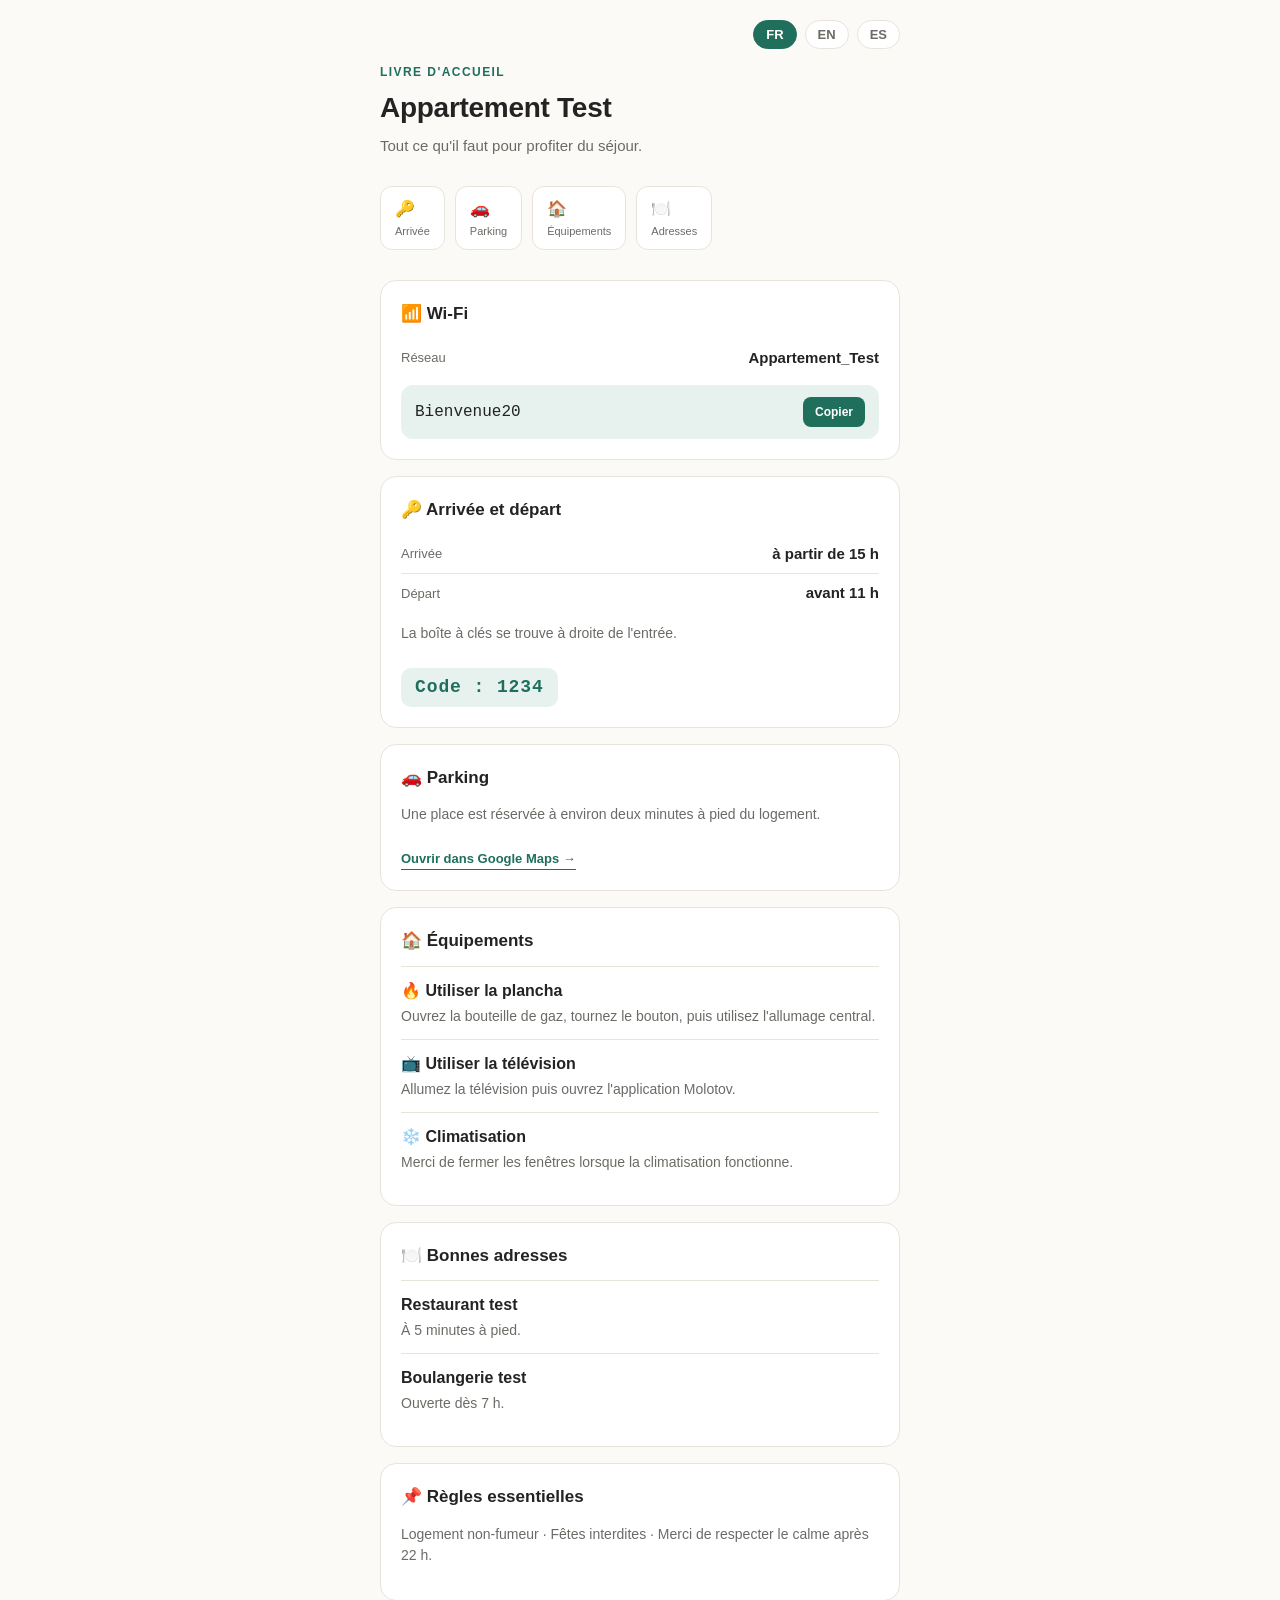
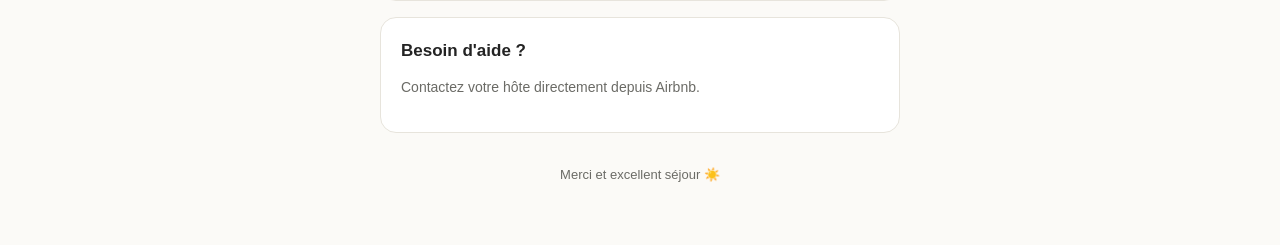
==== index.html @ 88a58dd9 "Add files via upload" ====
<!DOCTYPE html>
<html lang="fr">
<head>
<meta charset="UTF-8">
<meta name="viewport" content="width=device-width, initial-scale=1.0">
<meta name="theme-color" content="#fbfaf7">
<title>Livre d'accueil</title>
<style>
  :root{
    --bg:#fbfaf7; --card:#ffffff; --ink:#232323; --muted:#6b6b66;
    --accent:#1f6f5c; --accent-soft:#e7f2ef; --line:#e7e4dc; --radius:16px;
  }
  *{box-sizing:border-box;}
  body{
    margin:0;background:var(--bg);color:var(--ink);
    font-family:-apple-system,BlinkMacSystemFont,"Segoe UI",Roboto,Helvetica,Arial,sans-serif;
    line-height:1.5;-webkit-font-smoothing:antialiased;
  }
  .wrap{max-width:560px;margin:0 auto;padding:20px 20px 60px;}

  .langbar{display:flex;gap:8px;justify-content:flex-end;margin-bottom:14px;}
  .langbar button{
    border:1px solid var(--line);background:var(--card);color:var(--muted);
    padding:6px 12px;border-radius:20px;font-size:13px;font-weight:600;cursor:pointer;
  }
  .langbar button.active{background:var(--accent);border-color:var(--accent);color:#fff;}

  .hero{margin-bottom:28px;}
  .hero-photo{width:100%;height:200px;object-fit:cover;border-radius:var(--radius);margin-bottom:16px;display:block;background:var(--line);}
  .eyebrow{text-transform:uppercase;letter-spacing:.12em;font-size:12px;color:var(--accent);font-weight:700;margin:0 0 6px;}
  h1{font-size:28px;margin:0 0 6px;letter-spacing:-.01em;}
  .sub{color:var(--muted);margin:0;font-size:15px;}

  nav.jump{display:flex;gap:10px;overflow-x:auto;margin:22px 0 26px;padding-bottom:4px;-webkit-overflow-scrolling:touch;}
  nav.jump a{
    flex:0 0 auto;display:flex;flex-direction:column;gap:2px;text-decoration:none;color:var(--ink);
    background:var(--card);border:1px solid var(--line);border-radius:12px;padding:10px 14px;font-size:13px;
  }
  nav.jump a b{font-size:16px;}
  nav.jump a span{color:var(--muted);font-size:11px;}

  section{background:var(--card);border:1px solid var(--line);border-radius:var(--radius);padding:20px;margin-bottom:16px;scroll-margin-top:16px;}
  section h2{margin:0 0 12px;font-size:17px;display:flex;align-items:center;gap:8px;}
  .kv{display:flex;justify-content:space-between;align-items:center;padding:8px 0;border-top:1px solid var(--line);}
  .kv:first-of-type{border-top:none;}
  .kv .label{color:var(--muted);font-size:13px;}
  .kv .value{font-weight:600;font-size:15px;}

  .wifi-row{display:flex;justify-content:space-between;align-items:center;background:var(--accent-soft);border-radius:12px;padding:12px 14px;margin-top:8px;}
  .wifi-row .value{font-family:ui-monospace,SFMono-Regular,Menlo,monospace;font-size:16px;}
  button.copy{border:none;background:var(--accent);color:#fff;padding:8px 12px;border-radius:8px;font-size:12px;font-weight:600;cursor:pointer;}

  .code-badge{display:inline-block;margin-top:10px;background:var(--accent-soft);color:var(--accent);font-weight:700;font-family:ui-monospace,monospace;font-size:18px;padding:6px 14px;border-radius:10px;letter-spacing:.05em;}

  .item{padding:12px 0;border-top:1px solid var(--line);}
  .item:first-child{border-top:none;padding-top:0;}
  .item-photo{width:100%;height:140px;object-fit:cover;border-radius:10px;margin-bottom:8px;display:block;background:var(--line);}
  .item .title{font-weight:600;margin-bottom:3px;display:flex;gap:8px;align-items:center;}
  .item .text{color:var(--muted);font-size:14px;}

  a.mapslink{display:inline-block;margin-top:10px;font-size:13px;font-weight:600;color:var(--accent);text-decoration:none;border-bottom:1px solid var(--accent);}
  .rules{font-size:14px;color:var(--muted);}
  footer{text-align:center;margin-top:32px;color:var(--muted);font-size:13px;}
  .loading, .error{padding:40px 20px;text-align:center;color:var(--muted);}
</style>
</head>
<body>
<div class="wrap" id="app"><div class="loading">Loading… / Chargement… / Cargando…</div></div>

<script>
const UI = {
  fr: { eyebrow:"Livre d'accueil", tagline:"Tout ce qu'il faut pour profiter du séjour.",
        navArrivee:'Arrivée', navParking:'Parking', navEquip:'Équipements', navAdresses:'Adresses',
        wifiTitle:'📶 Wi-Fi', reseau:'Réseau', copier:'Copier', copie:'Copié ✓',
        arriveeTitle:'🔑 Arrivée et départ', arriveeLabel:'Arrivée', departLabel:'Départ', codeLabel:'Code',
        parkingTitle:'🚗 Parking', mapsLink:'Ouvrir dans Google Maps →',
        equipTitle:'🏠 Équipements', adressesTitle:'🍽️ Bonnes adresses',
        reglementTitle:'📌 Règles essentielles', aideTitle:"Besoin d'aide ?",
        aucuneInfo:'Aucune information pour le moment.', footer:'Merci et excellent séjour ☀️',
        introuvable:'Livret introuvable pour' },
  en: { eyebrow:'Welcome book', tagline:'Everything you need for your stay.',
        navArrivee:'Check-in', navParking:'Parking', navEquip:'Appliances', navAdresses:'Nearby',
        wifiTitle:'📶 Wi-Fi', reseau:'Network', copier:'Copy', copie:'Copied ✓',
        arriveeTitle:'🔑 Check-in and check-out', arriveeLabel:'Check-in', departLabel:'Check-out', codeLabel:'Code',
        parkingTitle:'🚗 Parking', mapsLink:'Open in Google Maps →',
        equipTitle:'🏠 Appliances', adressesTitle:'🍽️ Good addresses',
        reglementTitle:'📌 House rules', aideTitle:'Need help?',
        aucuneInfo:'No information yet.', footer:'Thank you and enjoy your stay ☀️',
        introuvable:'Welcome book not found for' },
  es: { eyebrow:'Libro de bienvenida', tagline:'Todo lo que necesitas para disfrutar de tu estancia.',
        navArrivee:'Llegada', navParking:'Aparcamiento', navEquip:'Electrodomésticos', navAdresses:'Cerca',
        wifiTitle:'📶 Wi-Fi', reseau:'Red', copier:'Copiar', copie:'Copiado ✓',
        arriveeTitle:'🔑 Llegada y salida', arriveeLabel:'Llegada', departLabel:'Salida', codeLabel:'Código',
        parkingTitle:'🚗 Aparcamiento', mapsLink:'Abrir en Google Maps →',
        equipTitle:'🏠 Electrodomésticos', adressesTitle:'🍽️ Buenas direcciones',
        reglementTitle:'📌 Normas de la casa', aideTitle:'¿Necesitas ayuda?',
        aucuneInfo:'Sin información por el momento.', footer:'Gracias y feliz estancia ☀️',
        introuvable:'Libro de bienvenida no encontrado para' }
};

// t(field, lang) : accepte un objet {fr,en,es} OU une simple chaîne (ancien format)
function t(field, lang){
  if(field == null) return '';
  if(typeof field === 'string') return field;
  return field[lang] || field.fr || field.en || field.es || '';
}

let DATA = null, ID = 'appartement-test', LANG = 'fr';

async function init(){
  const params = new URLSearchParams(location.search);
  ID = params.get('id') || 'appartement-test';
  const app = document.getElementById('app');
  try{
    const res = await fetch(`data/${ID}.json`, {cache:'no-store'});
    if(!res.ok) throw new Error('not found');
    DATA = await res.json();
  }catch(e){
    app.innerHTML = `<div class="error">${UI.fr.introuvable} « ${ID} ».</div>`;
    return;
  }
  render();
}

function render(){
  const app = document.getElementById('app');
  const L = UI[LANG];
  const d = DATA;

  const equipements = (d.equipements||[]).map(eq => `
    <div class="item">
      ${eq.photo ? `<img class="item-photo" src="images/${eq.photo}" alt="">` : ''}
      <div class="title">${eq.icone||''} ${t(eq.titre, LANG)}</div>
      <div class="text">${t(eq.texte, LANG)}</div>
    </div>`).join('');

  const adresses = (d.adresses||[]).map(a => `
    <div class="item">
      <div class="title">${a.nom||''}</div>
      <div class="text">${t(a.info, LANG)}</div>
    </div>`).join('');

  app.innerHTML = `
    <div class="langbar">
      <button data-lang="fr" class="${LANG==='fr'?'active':''}">FR</button>
      <button data-lang="en" class="${LANG==='en'?'active':''}">EN</button>
      <button data-lang="es" class="${LANG==='es'?'active':''}">ES</button>
    </div>

    <div class="hero">
      ${d.photoPrincipale ? `<img class="hero-photo" src="images/${d.photoPrincipale}" alt="">` : ''}
      <p class="eyebrow">${L.eyebrow}</p>
      <h1>${t(d.nom, LANG) || ''}</h1>
      <p class="sub">${L.tagline}</p>
    </div>

    <nav class="jump">
      <a href="#arrivee"><b>🔑</b><span>${L.navArrivee}</span></a>
      <a href="#parking"><b>🚗</b><span>${L.navParking}</span></a>
      <a href="#equipements"><b>🏠</b><span>${L.navEquip}</span></a>
      <a href="#adresses"><b>🍽️</b><span>${L.navAdresses}</span></a>
    </nav>

    <section id="wifi">
      <h2>${L.wifiTitle}</h2>
      <div class="kv"><span class="label">${L.reseau}</span><span class="value">${d.wifi?.reseau||''}</span></div>
      <div class="wifi-row">
        <span class="value" id="wifi-pass">${d.wifi?.motDePasse||''}</span>
        <button class="copy" id="copy-btn">${L.copier}</button>
      </div>
    </section>

    <section id="arrivee">
      <h2>${L.arriveeTitle}</h2>
      <div class="kv"><span class="label">${L.arriveeLabel}</span><span class="value">${t(d.arrivee?.horaireArrivee, LANG)}</span></div>
      <div class="kv"><span class="label">${L.departLabel}</span><span class="value">${t(d.arrivee?.horaireDepart, LANG)}</span></div>
      <p class="rules" style="margin-top:10px">${t(d.arrivee?.instructions, LANG)}</p>
      ${d.arrivee?.codeBoite ? `<div class="code-badge">${L.codeLabel} : ${d.arrivee.codeBoite}</div>` : ''}
    </section>

    <section id="parking">
      <h2>${L.parkingTitle}</h2>
      <p class="rules">${t(d.parking?.description, LANG)}</p>
      ${d.parking?.lienMaps ? `<a class="mapslink" href="${d.parking.lienMaps}" target="_blank" rel="noopener">${L.mapsLink}</a>` : ''}
    </section>

    <section id="equipements">
      <h2>${L.equipTitle}</h2>
      ${equipements || `<p class="rules">${L.aucuneInfo}</p>`}
    </section>

    <section id="adresses">
      <h2>${L.adressesTitle}</h2>
      ${adresses || `<p class="rules">${L.aucuneInfo}</p>`}
    </section>

    <section>
      <h2>${L.reglementTitle}</h2>
      <p class="rules">${t(d.reglement, LANG)}</p>
    </section>

    <section>
      <h2>${L.aideTitle}</h2>
      <p class="rules">${t(d.contactHote, LANG)}</p>
    </section>

    <footer>${L.footer}</footer>
  `;

  document.querySelectorAll('.langbar button').forEach(btn => {
    btn.addEventListener('click', () => { LANG = btn.dataset.lang; render(); });
  });

  document.getElementById('copy-btn')?.addEventListener('click', () => {
    const pass = d.wifi?.motDePasse || '';
    navigator.clipboard.writeText(pass).then(() => {
      const btn = document.getElementById('copy-btn');
      const original = btn.textContent;
      btn.textContent = L.copie;
      setTimeout(() => btn.textContent = original, 1500);
    });
  });
}

init();
</script>
</body>
</html>
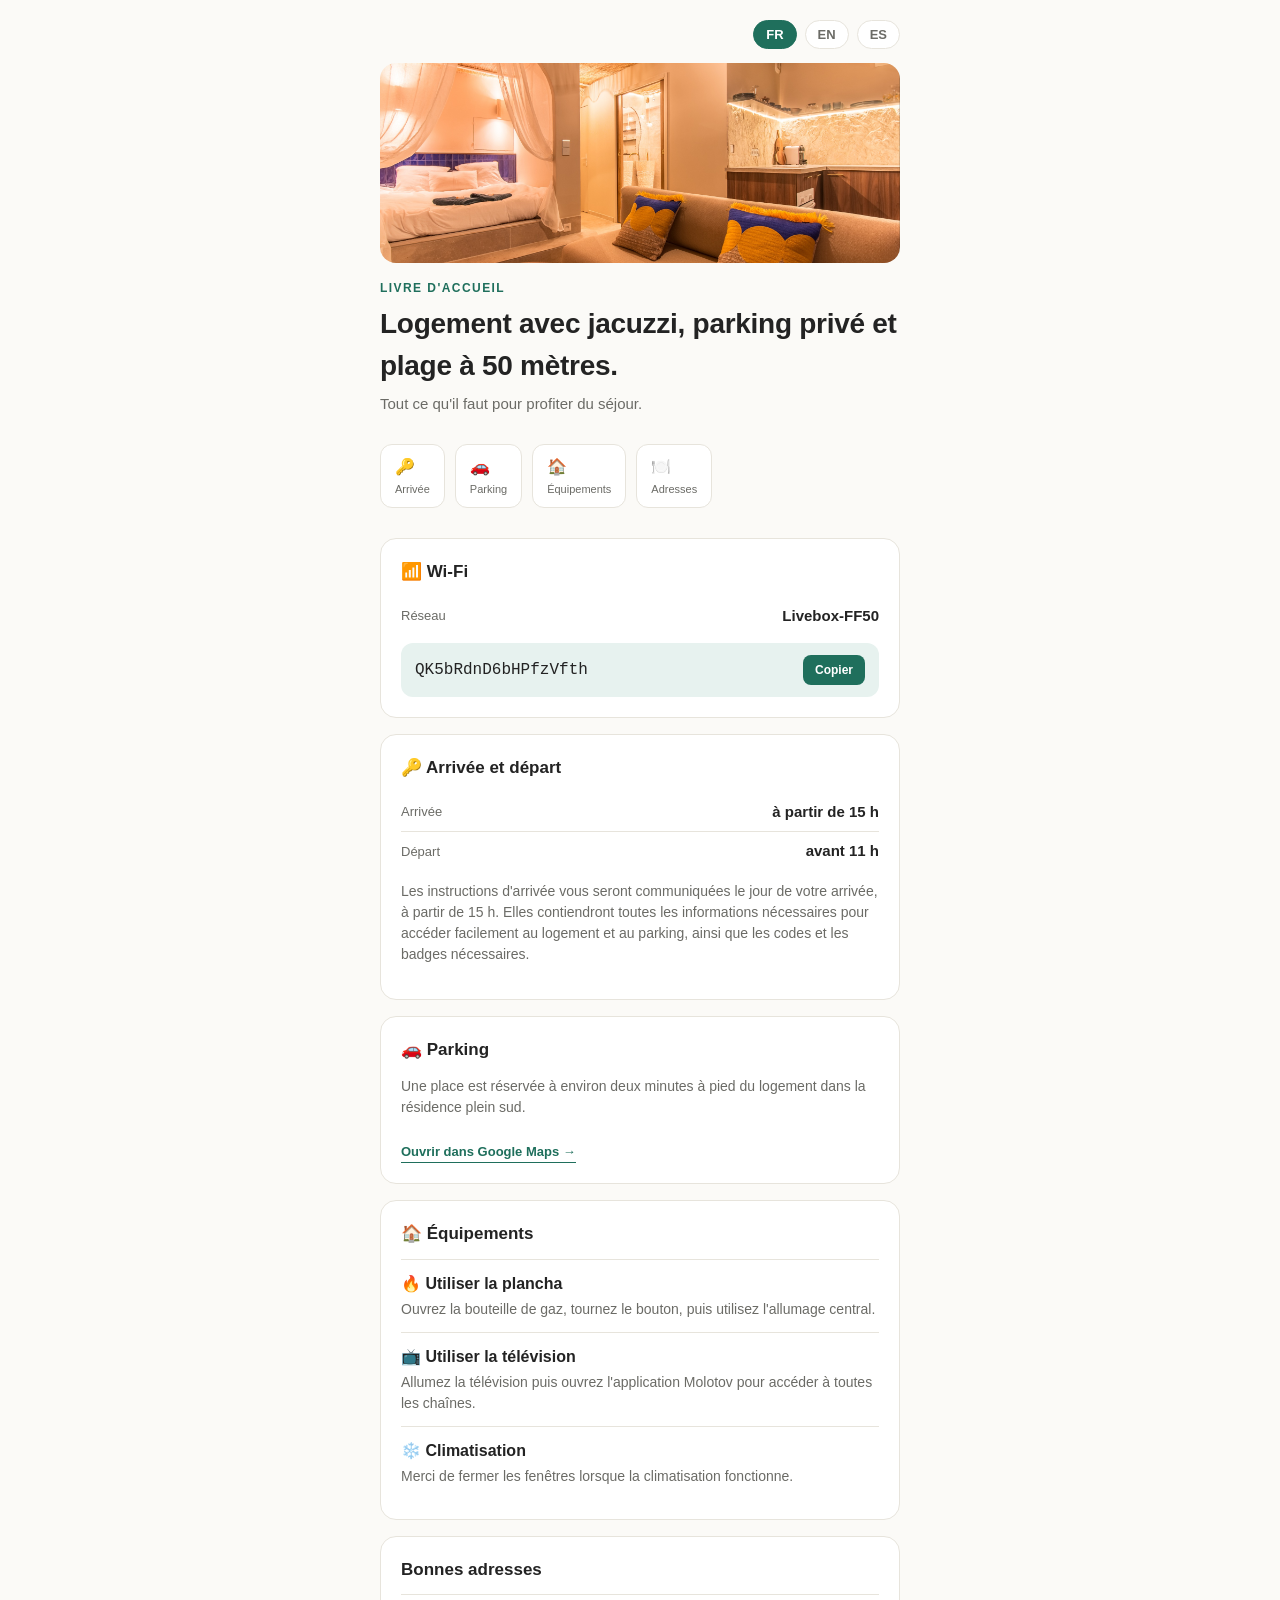
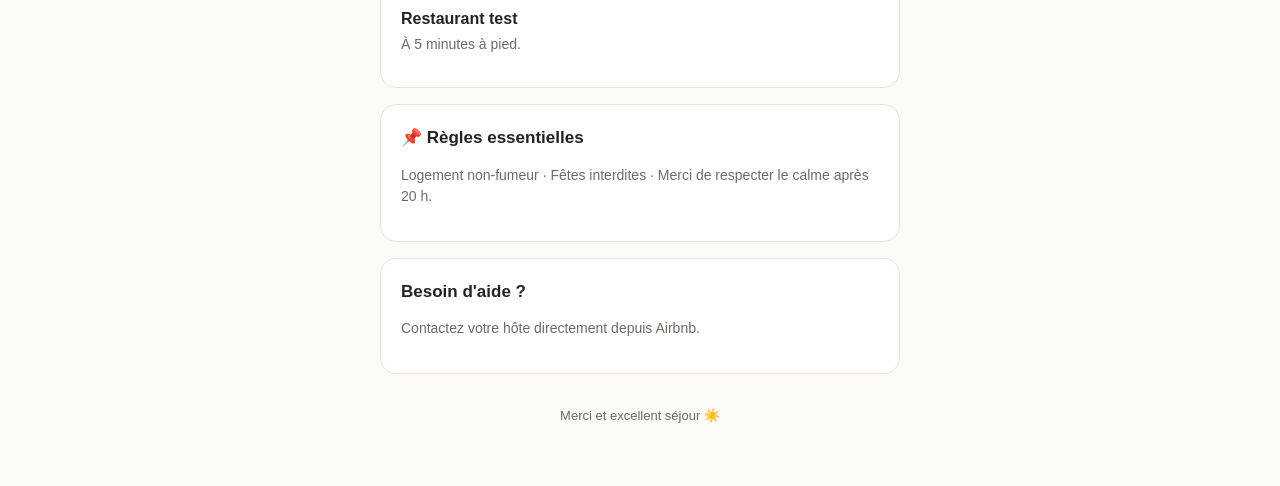
==== commit 54caf8ec: "Add files via upload" ====
--- a/index.html
+++ b/index.html
@@ -74,7 +74,7 @@
         wifiTitle:'📶 Wi-Fi', reseau:'Réseau', copier:'Copier', copie:'Copié ✓',
         arriveeTitle:'🔑 Arrivée et départ', arriveeLabel:'Arrivée', departLabel:'Départ', codeLabel:'Code',
         parkingTitle:'🚗 Parking', mapsLink:'Ouvrir dans Google Maps →',
-        equipTitle:'🏠 Équipements', adressesTitle:'🍽️ Bonnes adresses',
+        equipTitle:'🏠 Équipements', adressesTitle:'Bonnes adresses',
         reglementTitle:'📌 Règles essentielles', aideTitle:"Besoin d'aide ?",
         aucuneInfo:'Aucune information pour le moment.', footer:'Merci et excellent séjour ☀️',
         introuvable:'Livret introuvable pour' },
@@ -83,7 +83,7 @@
         wifiTitle:'📶 Wi-Fi', reseau:'Network', copier:'Copy', copie:'Copied ✓',
         arriveeTitle:'🔑 Check-in and check-out', arriveeLabel:'Check-in', departLabel:'Check-out', codeLabel:'Code',
         parkingTitle:'🚗 Parking', mapsLink:'Open in Google Maps →',
-        equipTitle:'🏠 Appliances', adressesTitle:'🍽️ Good addresses',
+        equipTitle:'🏠 Appliances', adressesTitle:'Good addresses',
         reglementTitle:'📌 House rules', aideTitle:'Need help?',
         aucuneInfo:'No information yet.', footer:'Thank you and enjoy your stay ☀️',
         introuvable:'Welcome book not found for' },
@@ -92,7 +92,7 @@
         wifiTitle:'📶 Wi-Fi', reseau:'Red', copier:'Copiar', copie:'Copiado ✓',
         arriveeTitle:'🔑 Llegada y salida', arriveeLabel:'Llegada', departLabel:'Salida', codeLabel:'Código',
         parkingTitle:'🚗 Aparcamiento', mapsLink:'Abrir en Google Maps →',
-        equipTitle:'🏠 Electrodomésticos', adressesTitle:'🍽️ Buenas direcciones',
+        equipTitle:'🏠 Electrodomésticos', adressesTitle:'Buenas direcciones',
         reglementTitle:'📌 Normas de la casa', aideTitle:'¿Necesitas ayuda?',
         aucuneInfo:'Sin información por el momento.', footer:'Gracias y feliz estancia ☀️',
         introuvable:'Libro de bienvenida no encontrado para' }
@@ -129,7 +129,7 @@
 
   const equipements = (d.equipements||[]).map(eq => `
     <div class="item">
-      ${eq.photo ? `<img class="item-photo" src="images/${eq.photo}" alt="">` : ''}
+      ${eq.photo ? `<img class="item-photo" src="images/${eq.photo}" alt="" onerror="this.style.display='none'">` : ''}
       <div class="title">${eq.icone||''} ${t(eq.titre, LANG)}</div>
       <div class="text">${t(eq.texte, LANG)}</div>
     </div>`).join('');
@@ -148,7 +148,7 @@
     </div>
 
     <div class="hero">
-      ${d.photoPrincipale ? `<img class="hero-photo" src="images/${d.photoPrincipale}" alt="">` : ''}
+      ${d.photoPrincipale ? `<img class="hero-photo" src="images/${d.photoPrincipale}" alt="" onerror="this.style.display='none'">` : ''}
       <p class="eyebrow">${L.eyebrow}</p>
       <h1>${t(d.nom, LANG) || ''}</h1>
       <p class="sub">${L.tagline}</p>
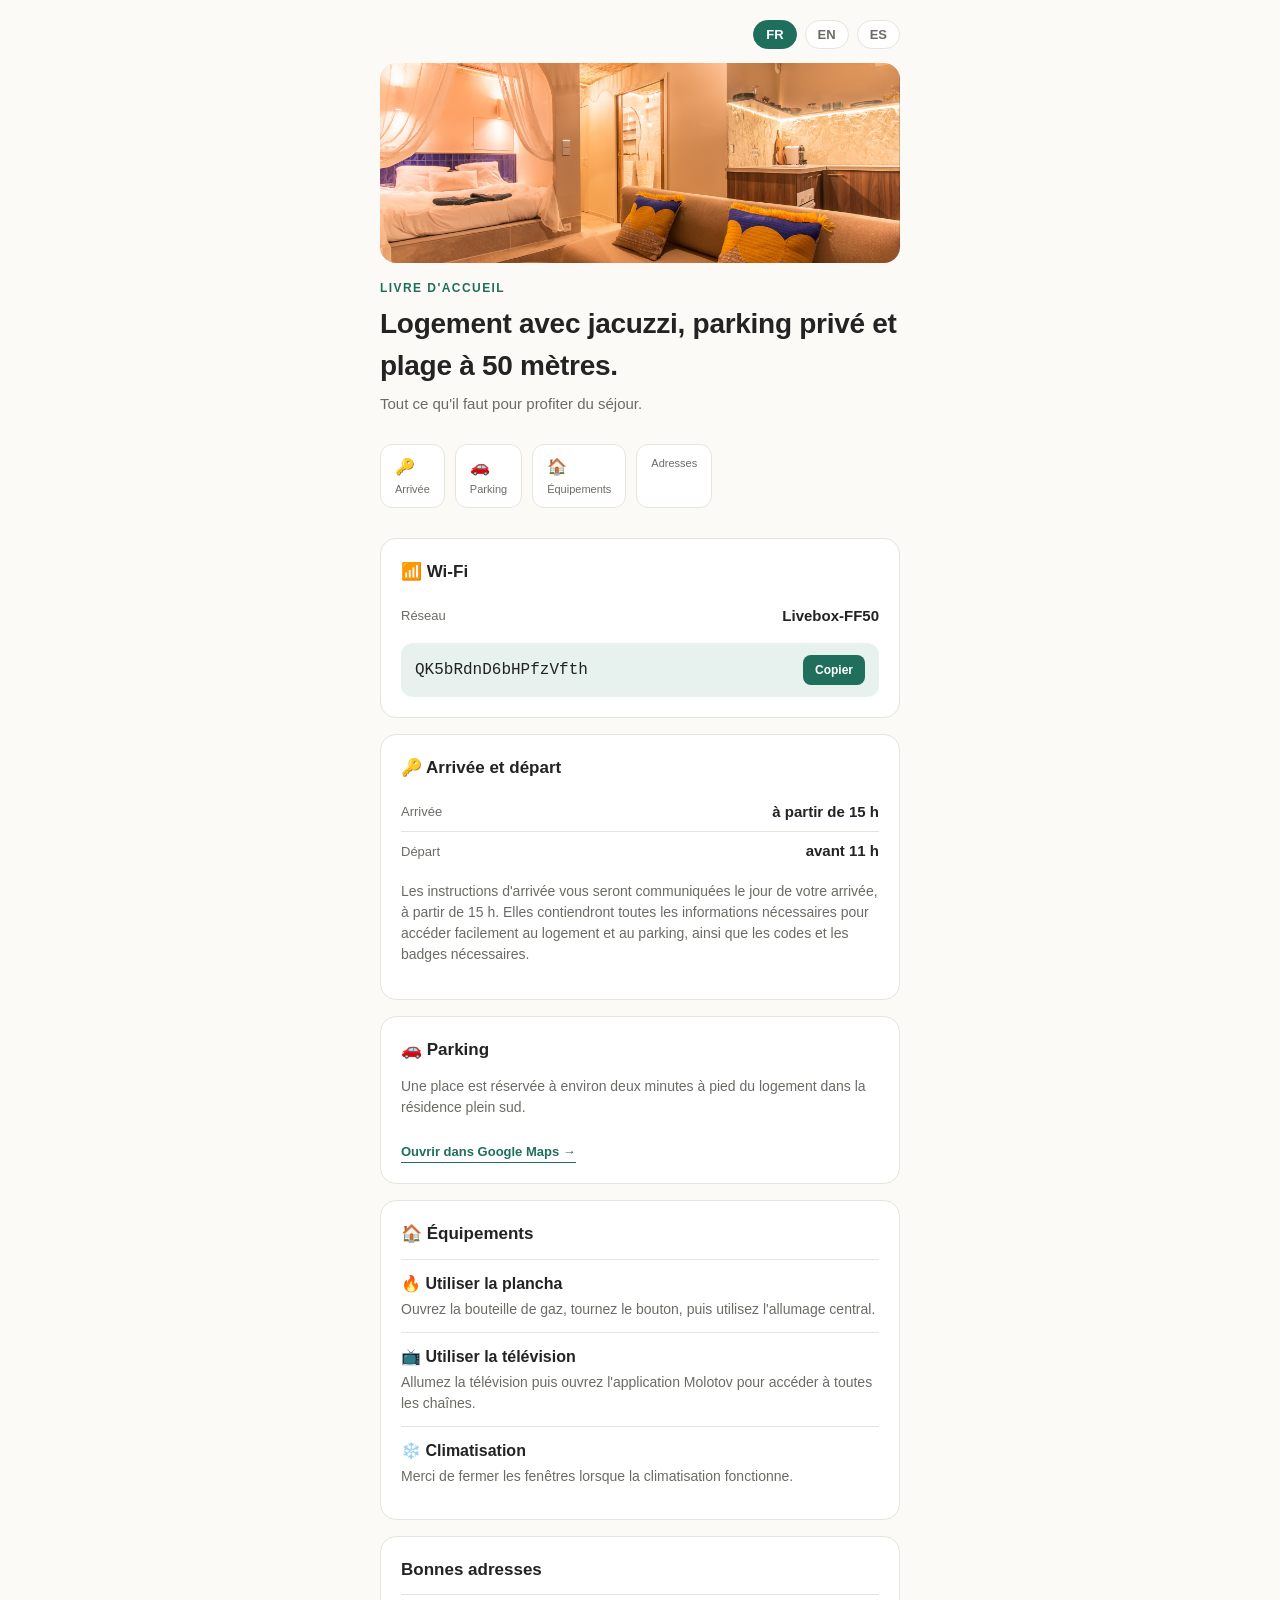
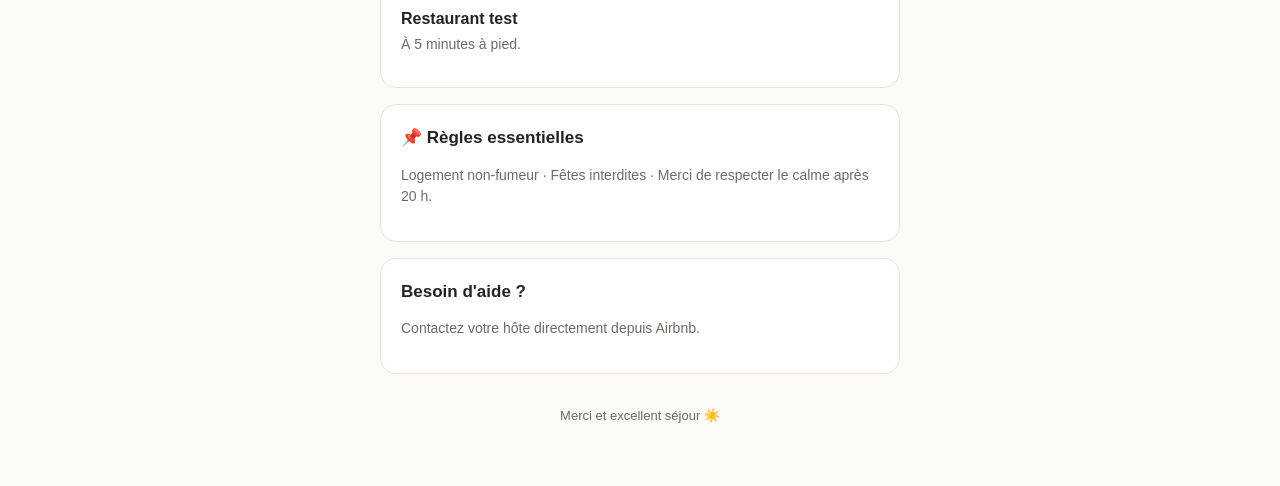
==== commit 006d73ec: "Add files via upload" ====
--- a/index.html
+++ b/index.html
@@ -158,7 +158,7 @@
       <a href="#arrivee"><b>🔑</b><span>${L.navArrivee}</span></a>
       <a href="#parking"><b>🚗</b><span>${L.navParking}</span></a>
       <a href="#equipements"><b>🏠</b><span>${L.navEquip}</span></a>
-      <a href="#adresses"><b>🍽️</b><span>${L.navAdresses}</span></a>
+      <a href="#adresses"><span>${L.navAdresses}</span></a>
     </nav>
 
     <section id="wifi">
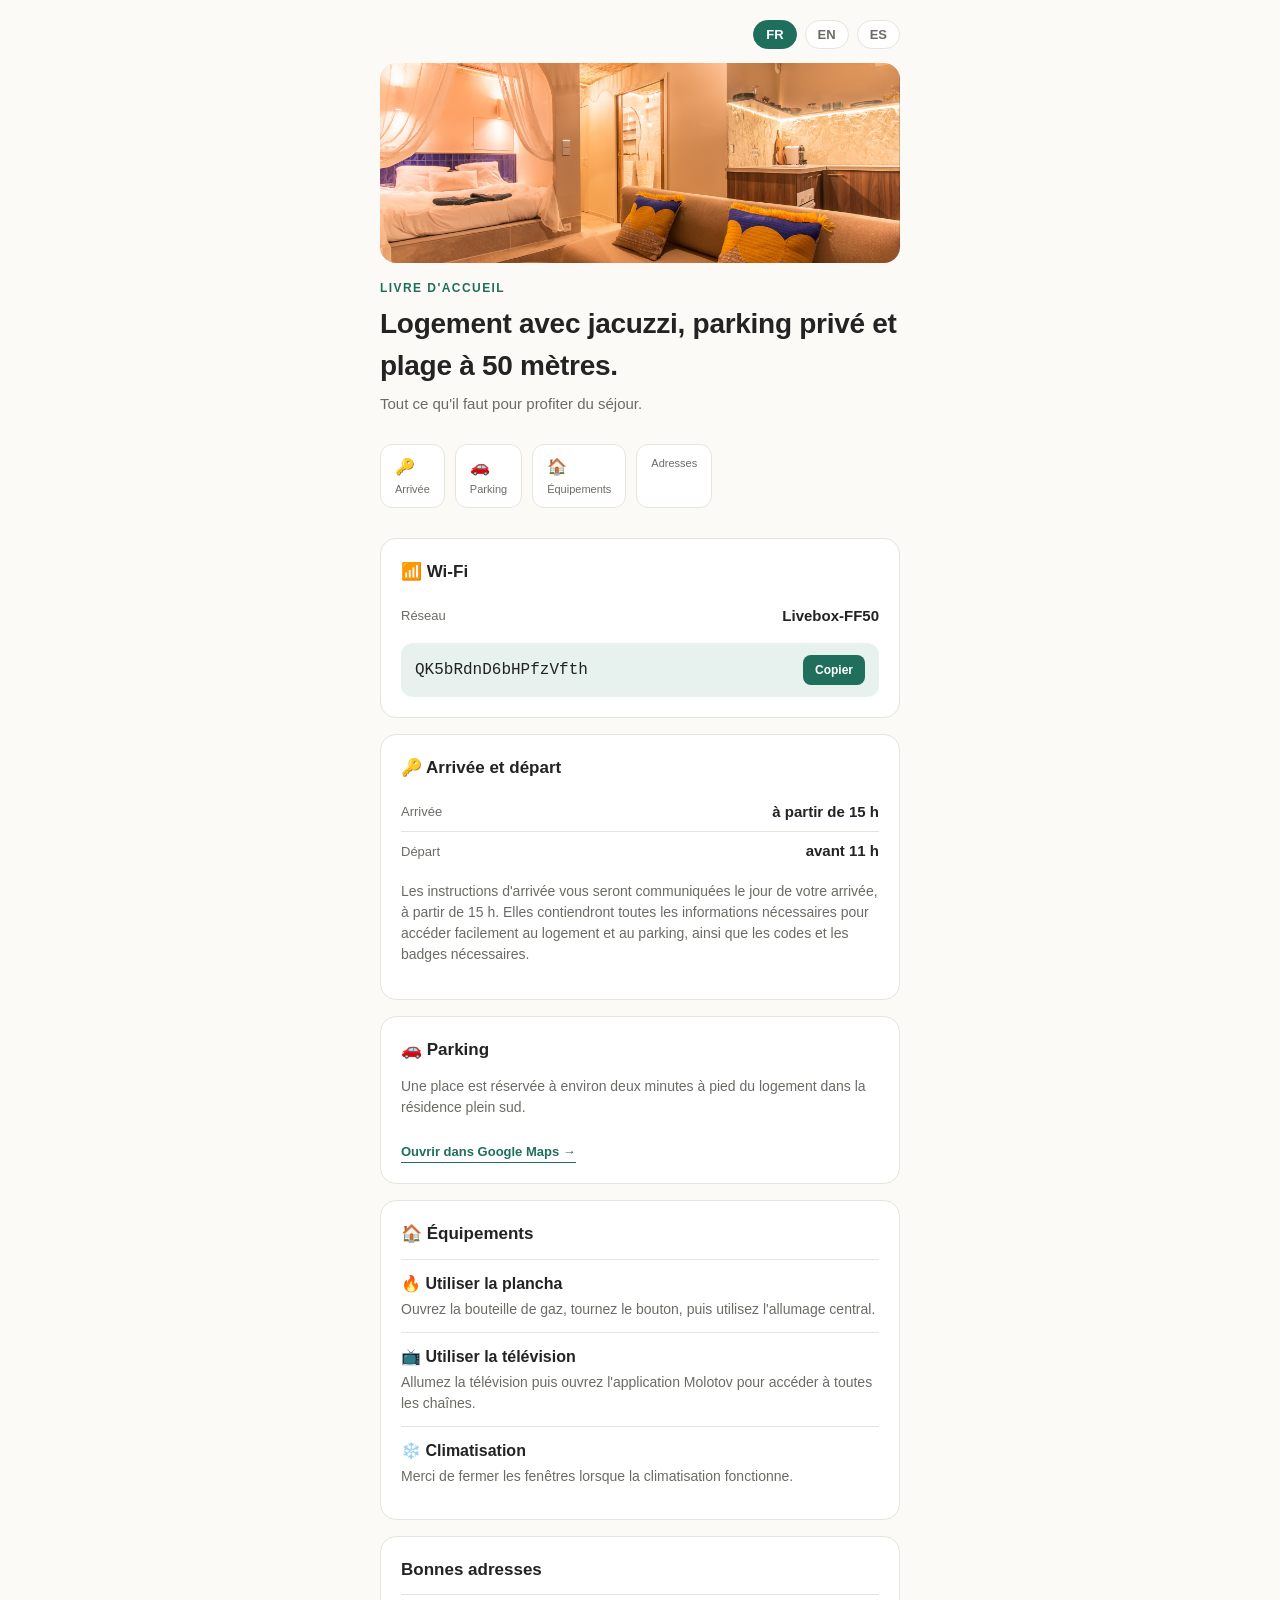
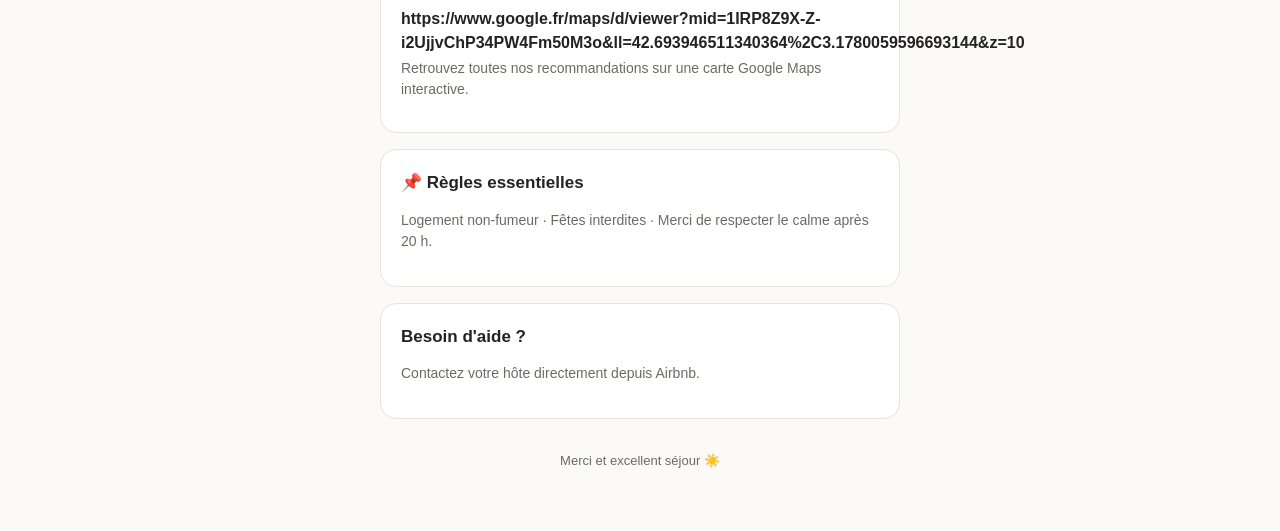
==== commit f3b7b67e: "Add files via upload" ====
--- a/index.html
+++ b/index.html
@@ -77,7 +77,7 @@
         equipTitle:'🏠 Équipements', adressesTitle:'Bonnes adresses',
         reglementTitle:'📌 Règles essentielles', aideTitle:"Besoin d'aide ?",
         aucuneInfo:'Aucune information pour le moment.', footer:'Merci et excellent séjour ☀️',
-        introuvable:'Livret introuvable pour' },
+        introuvable:'Livret introuvable pour', myMapsLink:'Voir la carte de mes recommandations →' },
   en: { eyebrow:'Welcome book', tagline:'Everything you need for your stay.',
         navArrivee:'Check-in', navParking:'Parking', navEquip:'Appliances', navAdresses:'Nearby',
         wifiTitle:'📶 Wi-Fi', reseau:'Network', copier:'Copy', copie:'Copied ✓',
@@ -86,7 +86,7 @@
         equipTitle:'🏠 Appliances', adressesTitle:'Good addresses',
         reglementTitle:'📌 House rules', aideTitle:'Need help?',
         aucuneInfo:'No information yet.', footer:'Thank you and enjoy your stay ☀️',
-        introuvable:'Welcome book not found for' },
+        introuvable:'Welcome book not found for', myMapsLink:'View my recommendations map →' },
   es: { eyebrow:'Libro de bienvenida', tagline:'Todo lo que necesitas para disfrutar de tu estancia.',
         navArrivee:'Llegada', navParking:'Aparcamiento', navEquip:'Electrodomésticos', navAdresses:'Cerca',
         wifiTitle:'📶 Wi-Fi', reseau:'Red', copier:'Copiar', copie:'Copiado ✓',
@@ -95,7 +95,7 @@
         equipTitle:'🏠 Electrodomésticos', adressesTitle:'Buenas direcciones',
         reglementTitle:'📌 Normas de la casa', aideTitle:'¿Necesitas ayuda?',
         aucuneInfo:'Sin información por el momento.', footer:'Gracias y feliz estancia ☀️',
-        introuvable:'Libro de bienvenida no encontrado para' }
+        introuvable:'Libro de bienvenida no encontrado para', myMapsLink:'Ver mi mapa de recomendaciones →' }
 };
 
 // t(field, lang) : accepte un objet {fr,en,es} OU une simple chaîne (ancien format)
@@ -191,6 +191,7 @@
 
     <section id="adresses">
       <h2>${L.adressesTitle}</h2>
+      ${d.lienMyMaps ? `<a class="mapslink" href="${d.lienMyMaps}" target="_blank" rel="noopener">${L.myMapsLink}</a>` : ''}
       ${adresses || `<p class="rules">${L.aucuneInfo}</p>`}
     </section>
 
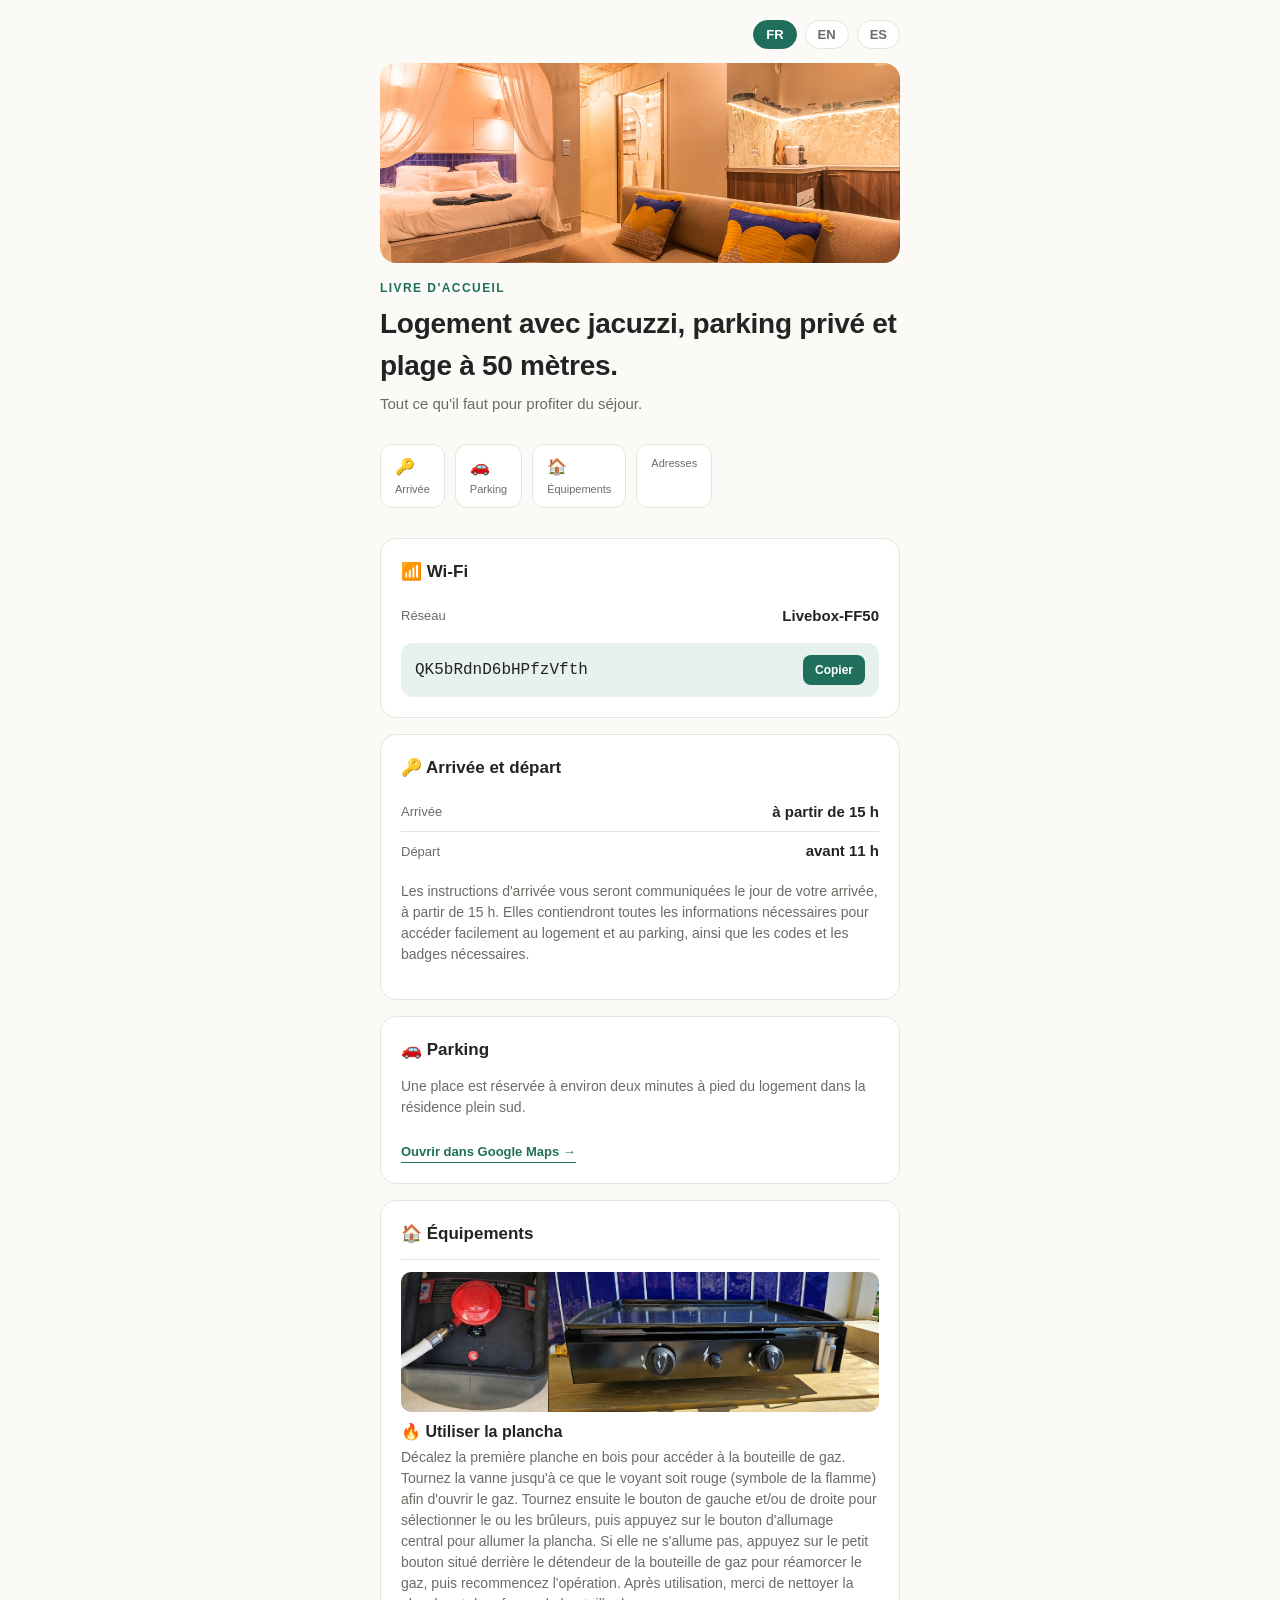
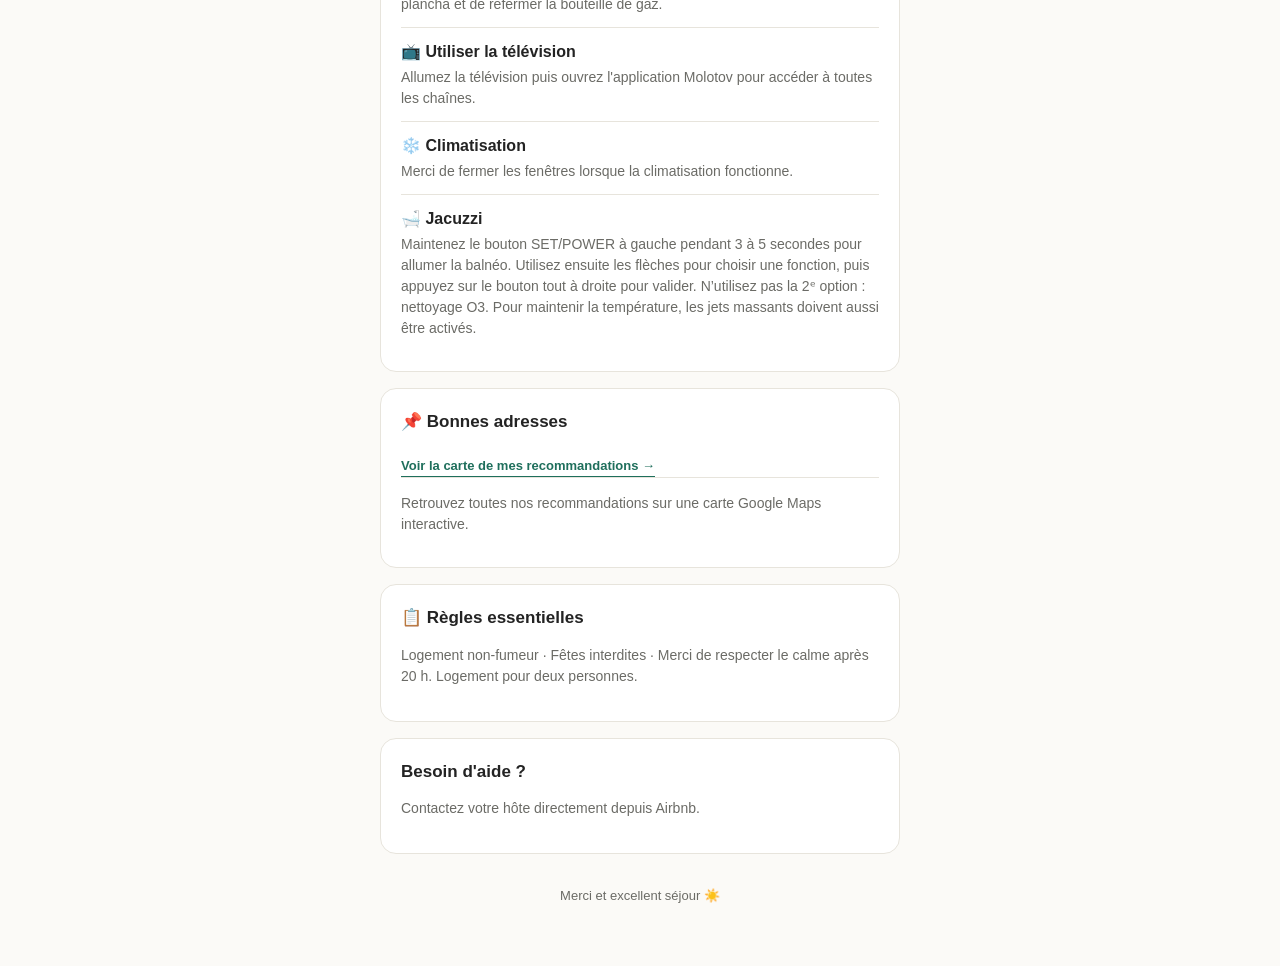
==== commit 4cfa479e: "Add files via upload" ====
--- a/index.html
+++ b/index.html
@@ -74,8 +74,8 @@
         wifiTitle:'📶 Wi-Fi', reseau:'Réseau', copier:'Copier', copie:'Copié ✓',
         arriveeTitle:'🔑 Arrivée et départ', arriveeLabel:'Arrivée', departLabel:'Départ', codeLabel:'Code',
         parkingTitle:'🚗 Parking', mapsLink:'Ouvrir dans Google Maps →',
-        equipTitle:'🏠 Équipements', adressesTitle:'Bonnes adresses',
-        reglementTitle:'📌 Règles essentielles', aideTitle:"Besoin d'aide ?",
+        equipTitle:'🏠 Équipements', adressesTitle:'📌 Bonnes adresses',
+        reglementTitle:'📋 Règles essentielles', aideTitle:"Besoin d'aide ?",
         aucuneInfo:'Aucune information pour le moment.', footer:'Merci et excellent séjour ☀️',
         introuvable:'Livret introuvable pour', myMapsLink:'Voir la carte de mes recommandations →' },
   en: { eyebrow:'Welcome book', tagline:'Everything you need for your stay.',
@@ -83,8 +83,8 @@
         wifiTitle:'📶 Wi-Fi', reseau:'Network', copier:'Copy', copie:'Copied ✓',
         arriveeTitle:'🔑 Check-in and check-out', arriveeLabel:'Check-in', departLabel:'Check-out', codeLabel:'Code',
         parkingTitle:'🚗 Parking', mapsLink:'Open in Google Maps →',
-        equipTitle:'🏠 Appliances', adressesTitle:'Good addresses',
-        reglementTitle:'📌 House rules', aideTitle:'Need help?',
+        equipTitle:'🏠 Appliances', adressesTitle:'📌 Good addresses',
+        reglementTitle:'📋 House rules', aideTitle:'Need help?',
         aucuneInfo:'No information yet.', footer:'Thank you and enjoy your stay ☀️',
         introuvable:'Welcome book not found for', myMapsLink:'View my recommendations map →' },
   es: { eyebrow:'Libro de bienvenida', tagline:'Todo lo que necesitas para disfrutar de tu estancia.',
@@ -92,8 +92,8 @@
         wifiTitle:'📶 Wi-Fi', reseau:'Red', copier:'Copiar', copie:'Copiado ✓',
         arriveeTitle:'🔑 Llegada y salida', arriveeLabel:'Llegada', departLabel:'Salida', codeLabel:'Código',
         parkingTitle:'🚗 Aparcamiento', mapsLink:'Abrir en Google Maps →',
-        equipTitle:'🏠 Electrodomésticos', adressesTitle:'Buenas direcciones',
-        reglementTitle:'📌 Normas de la casa', aideTitle:'¿Necesitas ayuda?',
+        equipTitle:'🏠 Electrodomésticos', adressesTitle:'📌 Buenas direcciones',
+        reglementTitle:'📋 Normas de la casa', aideTitle:'¿Necesitas ayuda?',
         aucuneInfo:'Sin información por el momento.', footer:'Gracias y feliz estancia ☀️',
         introuvable:'Libro de bienvenida no encontrado para', myMapsLink:'Ver mi mapa de recomendaciones →' }
 };
@@ -176,6 +176,7 @@
       <div class="kv"><span class="label">${L.departLabel}</span><span class="value">${t(d.arrivee?.horaireDepart, LANG)}</span></div>
       <p class="rules" style="margin-top:10px">${t(d.arrivee?.instructions, LANG)}</p>
       ${d.arrivee?.codeBoite ? `<div class="code-badge">${L.codeLabel} : ${d.arrivee.codeBoite}</div>` : ''}
+      ${d.arrivee?.lienMapsAdresse ? `<div><a class="mapslink" href="${d.arrivee.lienMapsAdresse}" target="_blank" rel="noopener">${L.mapsLink}</a></div>` : ''}
     </section>
 
     <section id="parking">
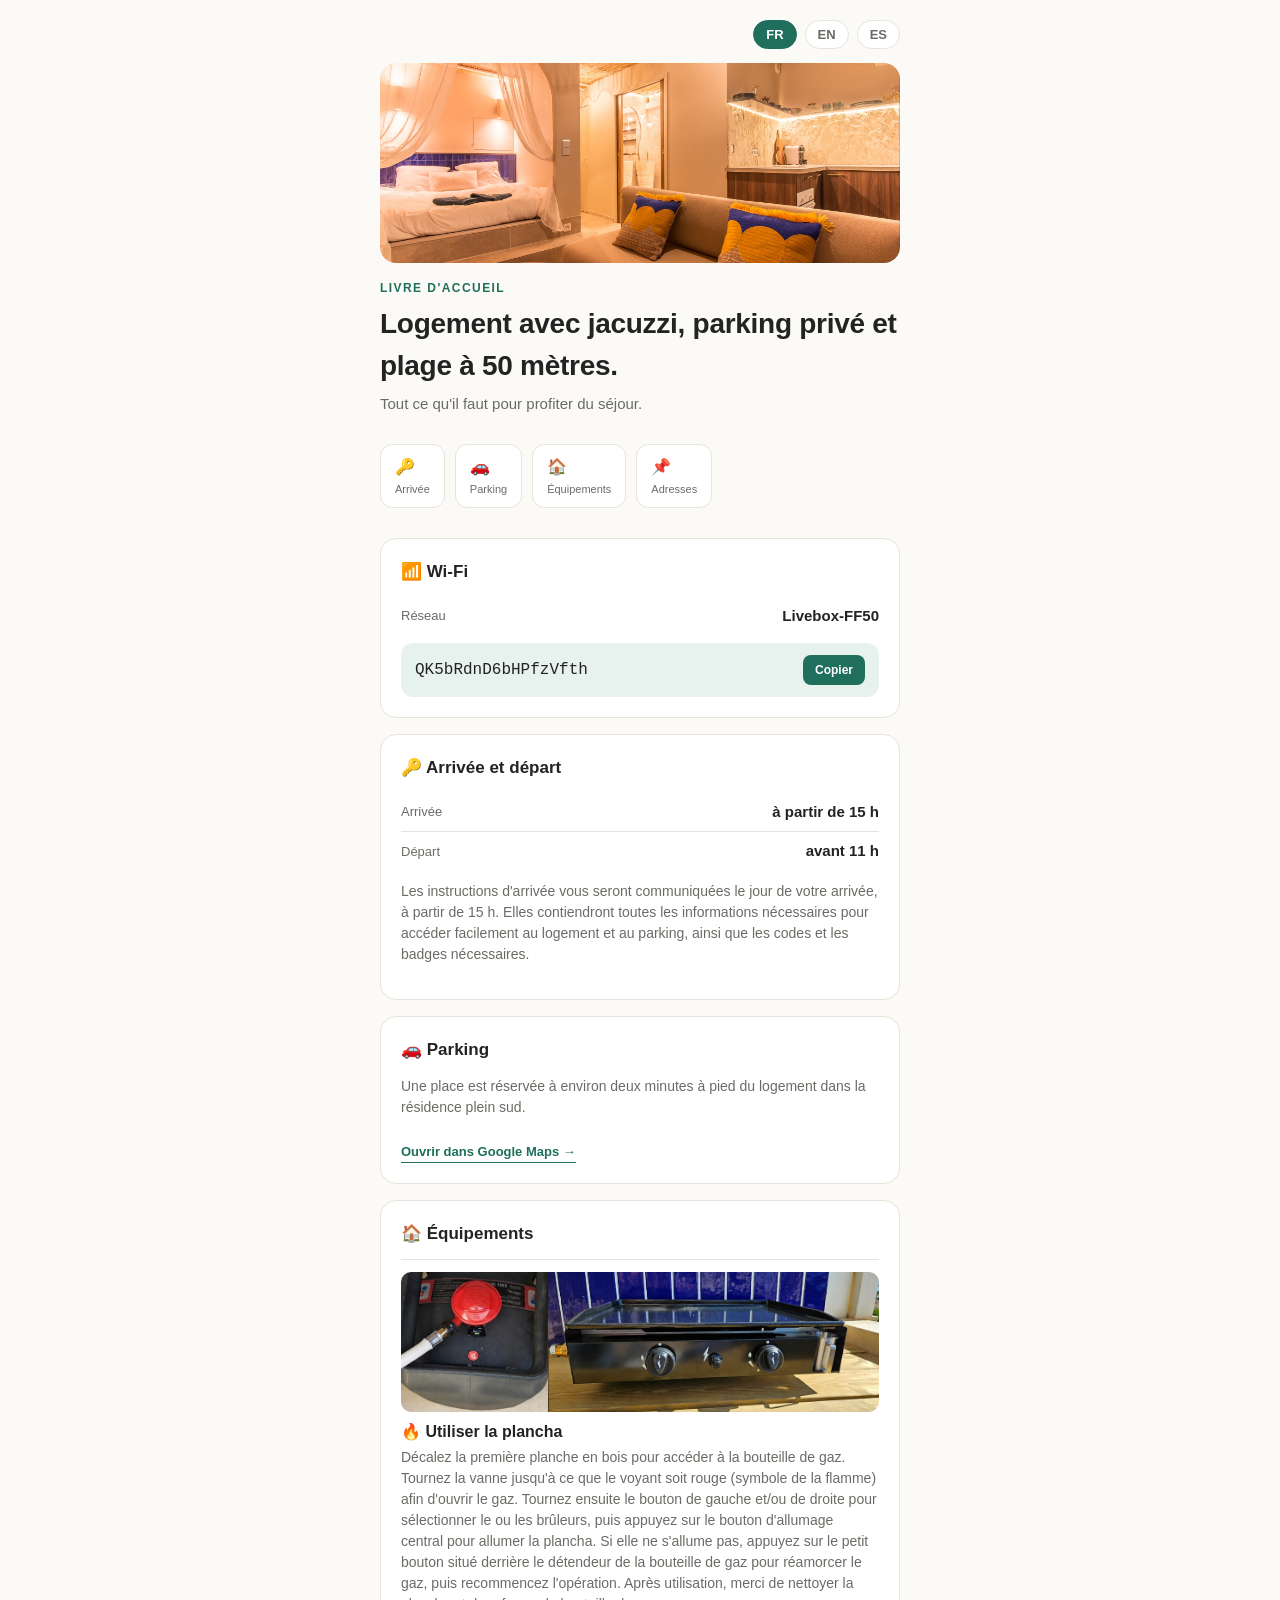
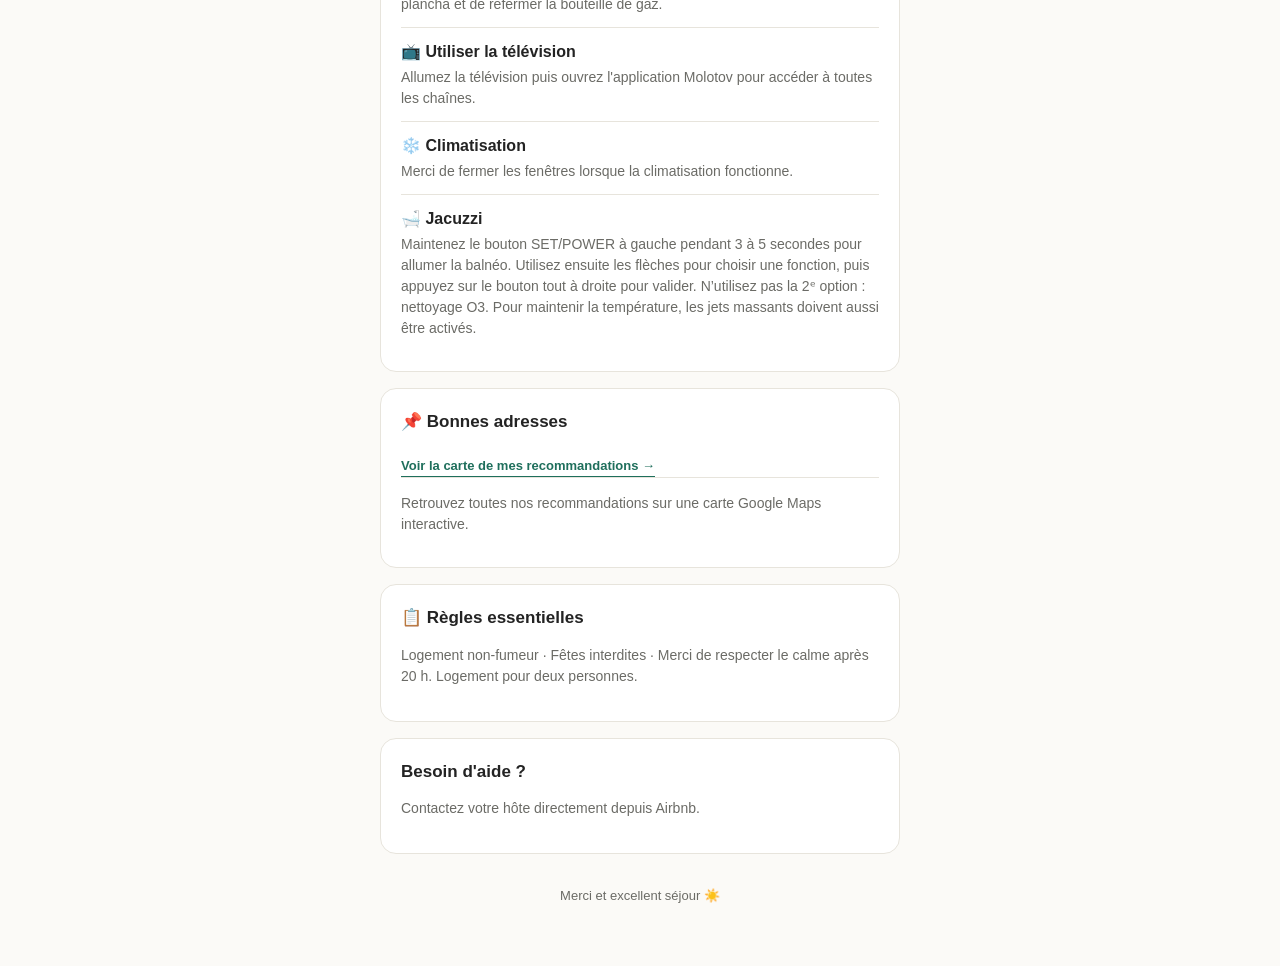
==== commit 0216b57a: "Add files via upload" ====
--- a/index.html
+++ b/index.html
@@ -158,7 +158,7 @@
       <a href="#arrivee"><b>🔑</b><span>${L.navArrivee}</span></a>
       <a href="#parking"><b>🚗</b><span>${L.navParking}</span></a>
       <a href="#equipements"><b>🏠</b><span>${L.navEquip}</span></a>
-      <a href="#adresses"><span>${L.navAdresses}</span></a>
+      <a href="#adresses"><b>📌</b><span>${L.navAdresses}</span></a>
     </nav>
 
     <section id="wifi">
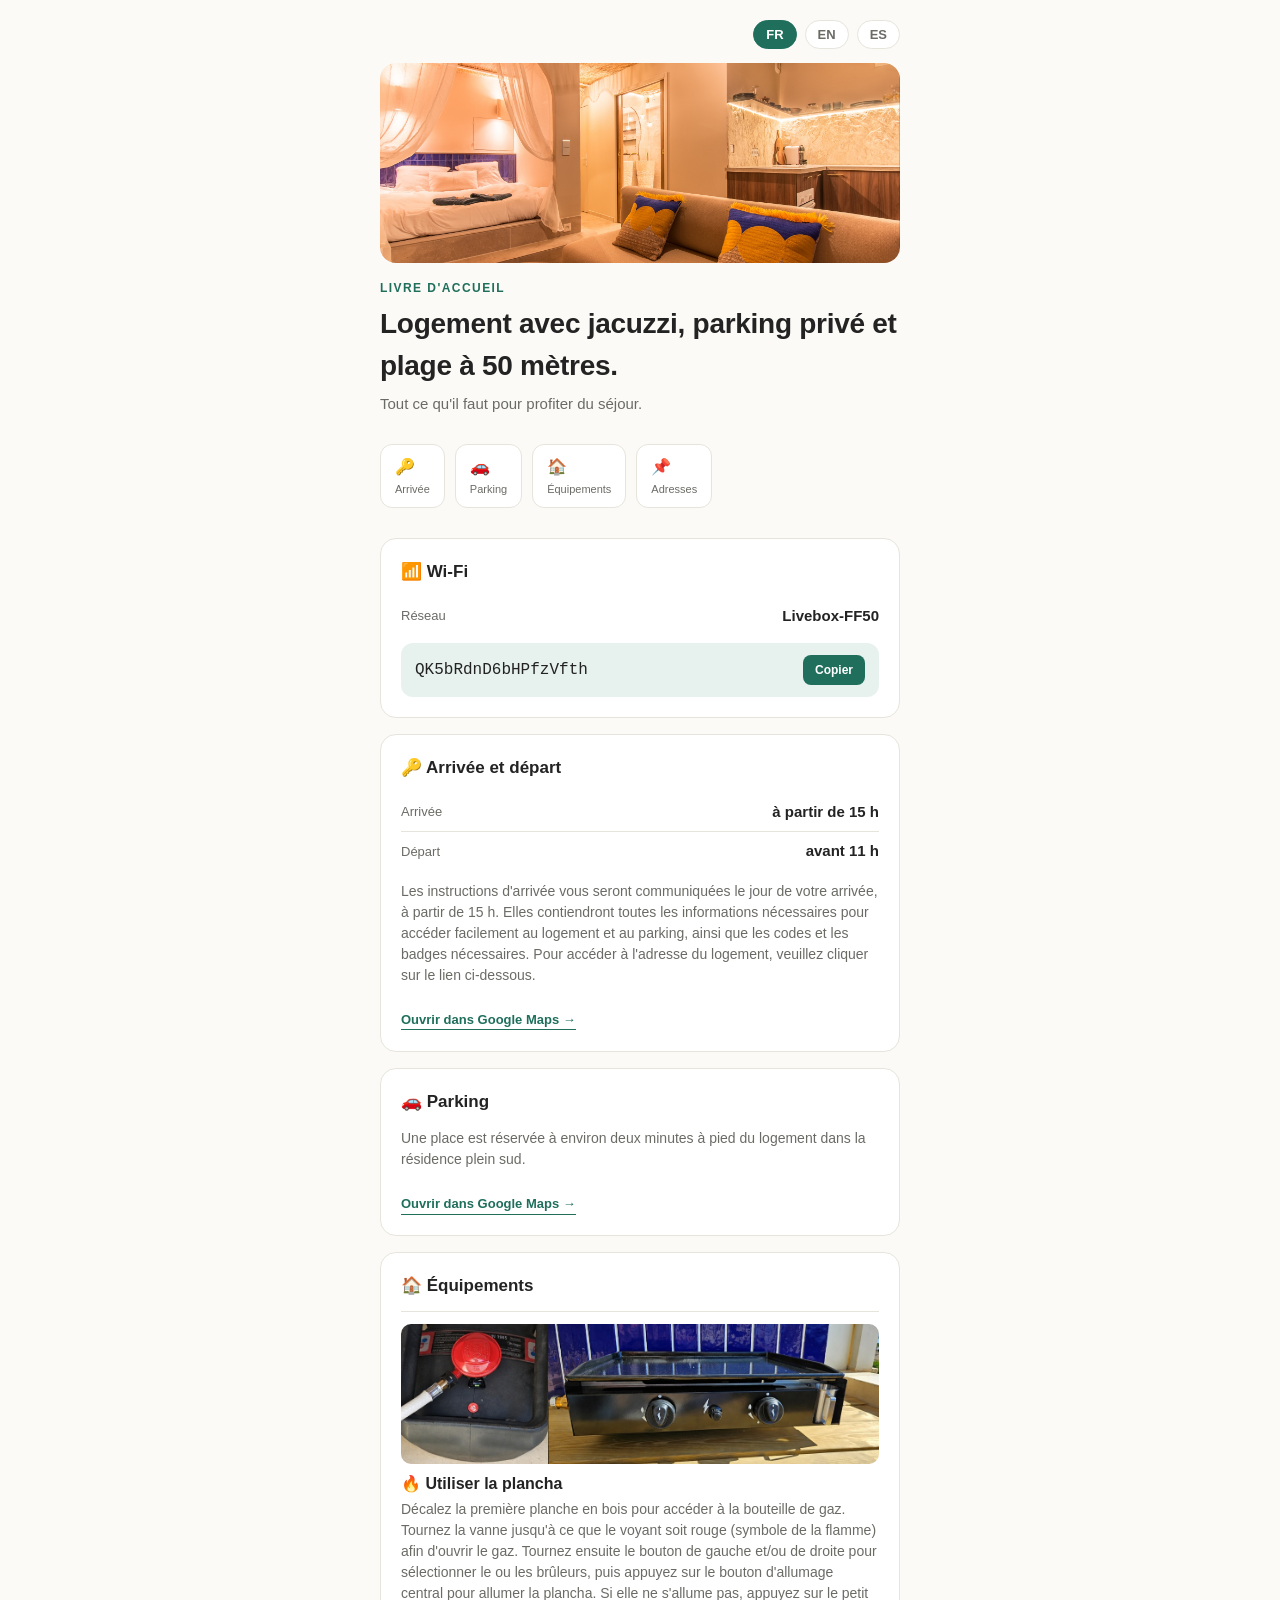
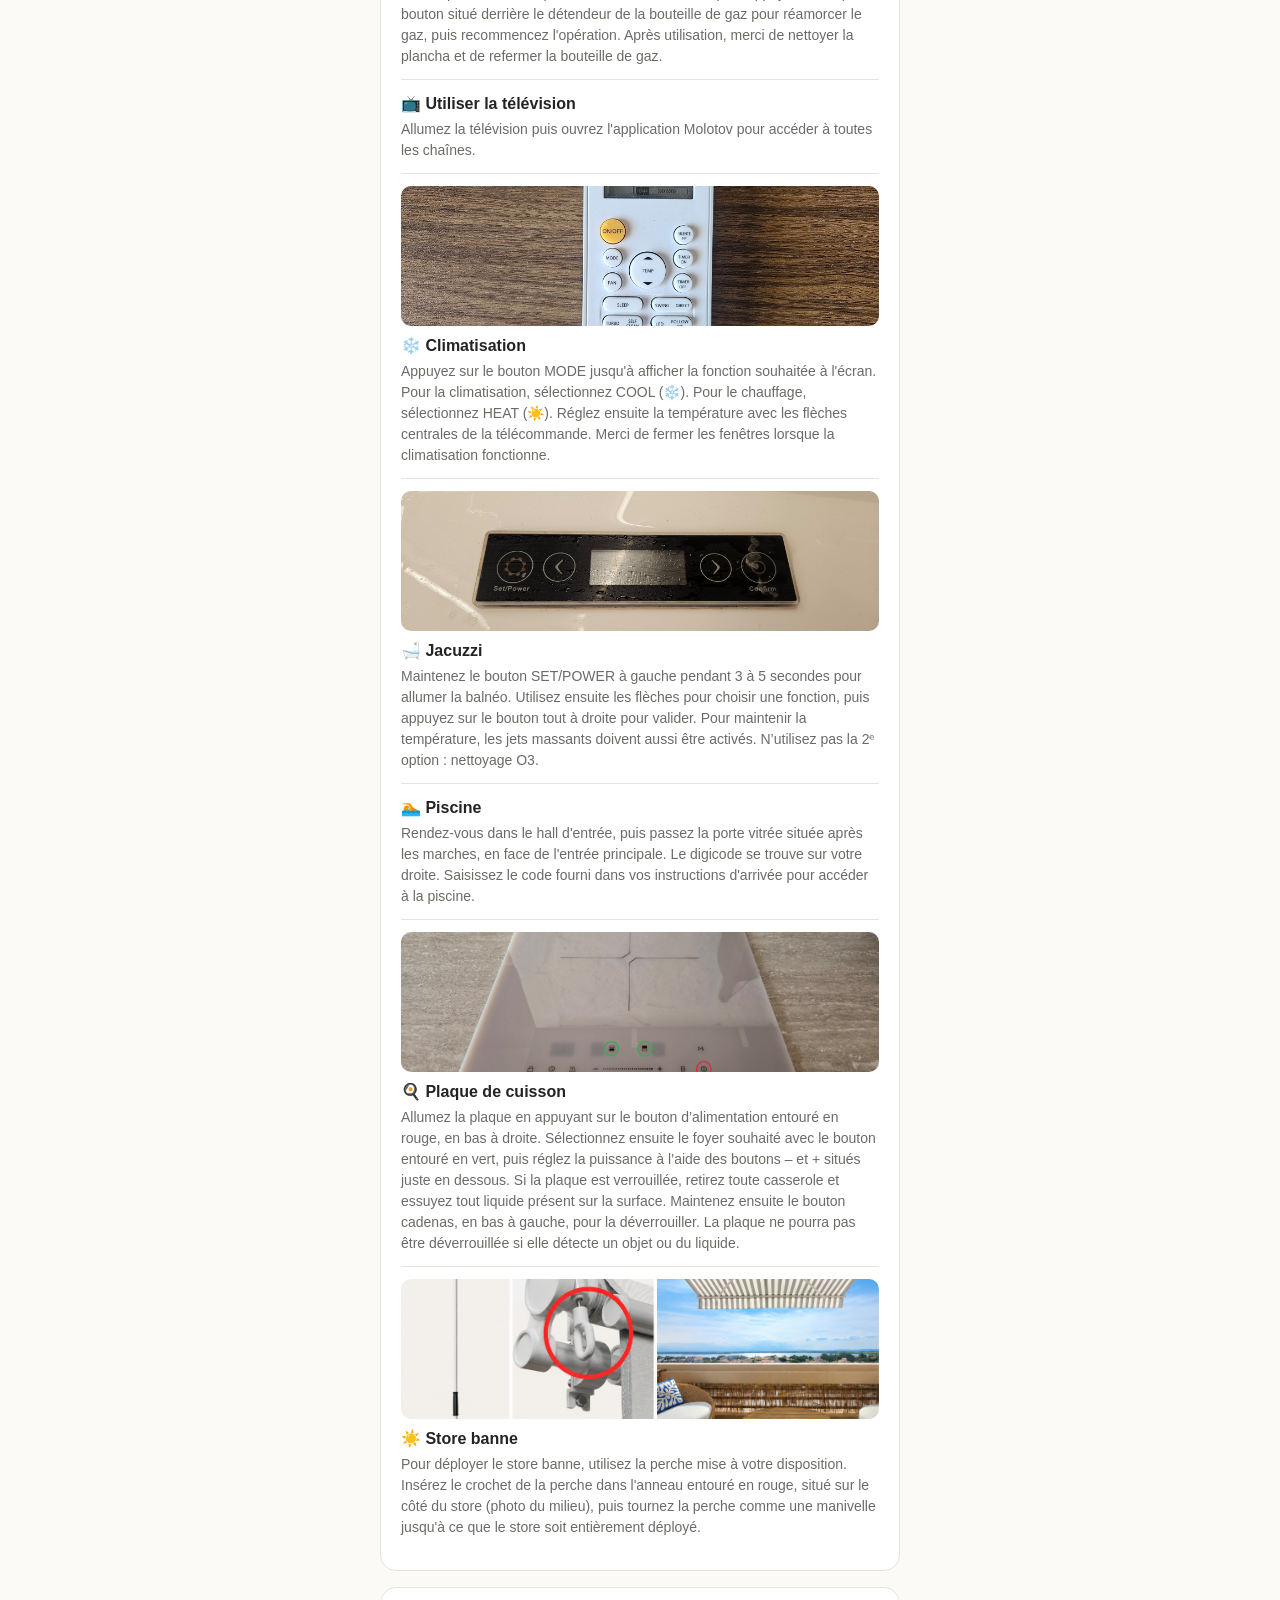
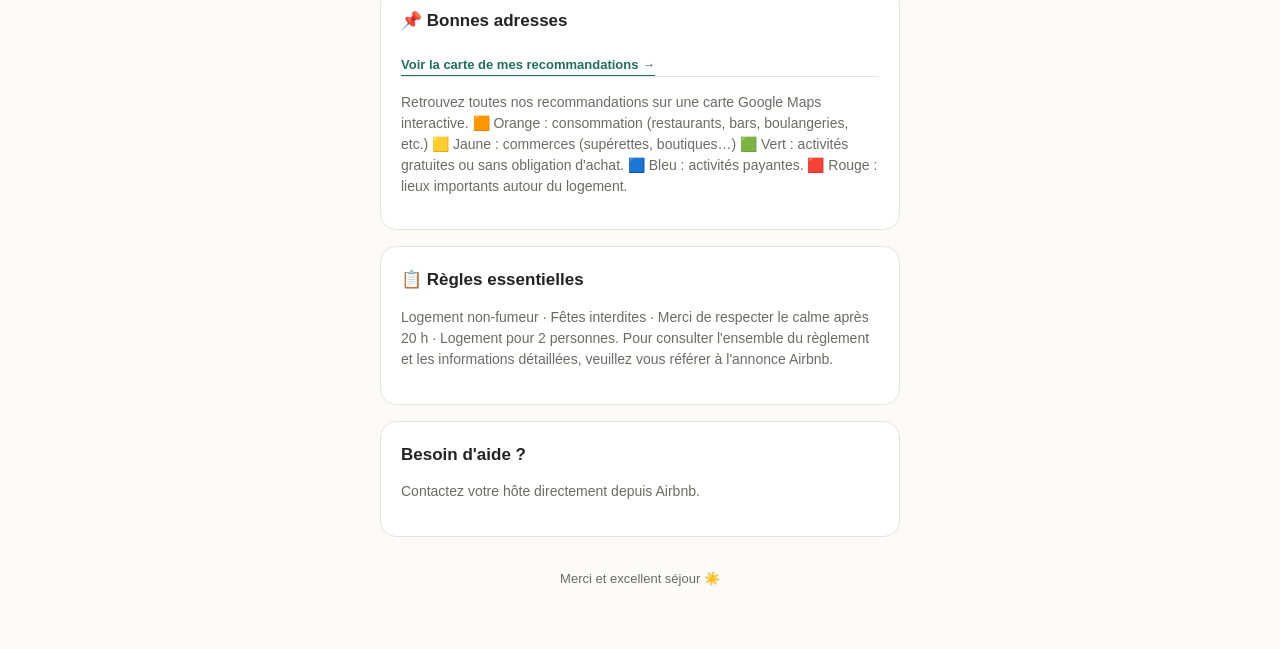
==== commit c09eb632: "Update index.html" ====
(no text change in the page or its own stylesheets)
